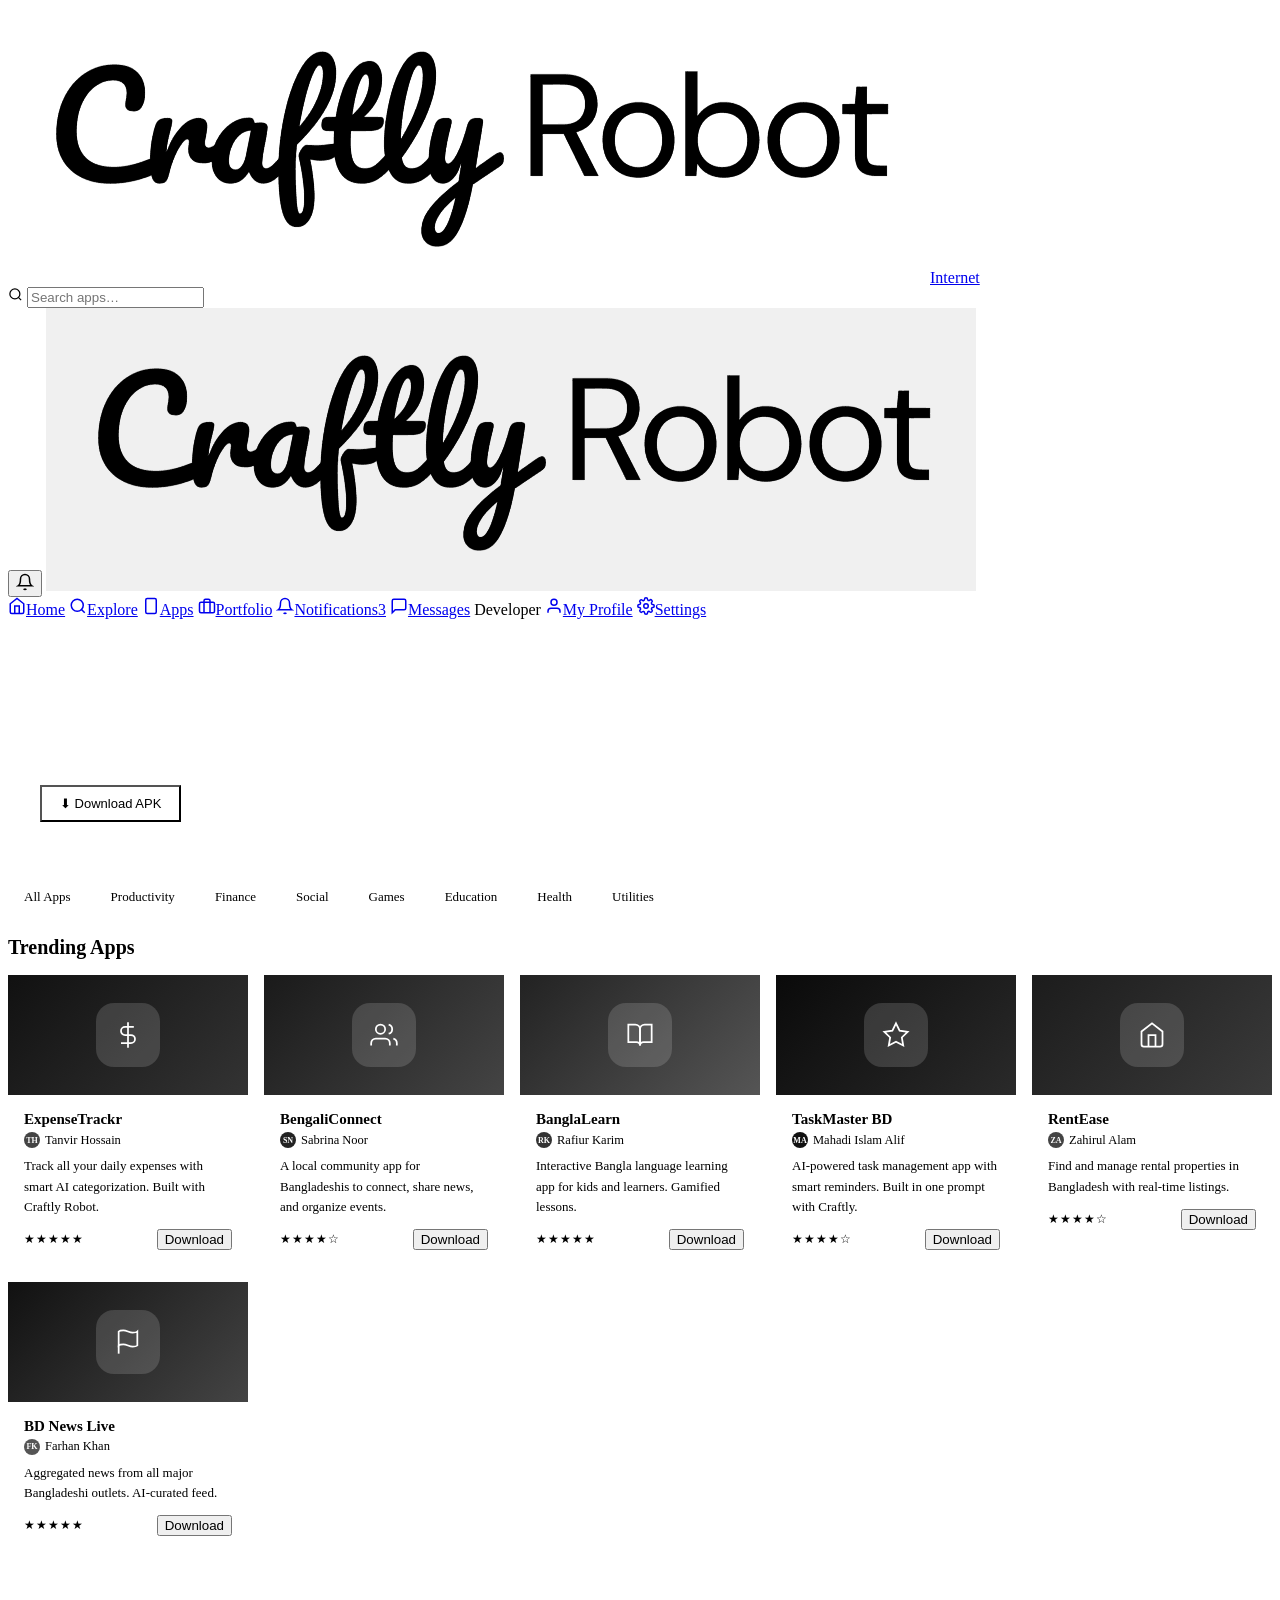
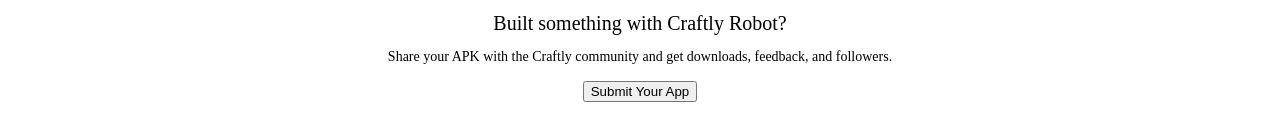
==== apps.html @ 4e3ebe3c "Add files via upload" ====
<!DOCTYPE html>
<html lang="en">
<head>
  <meta charset="UTF-8" />
  <meta name="viewport" content="width=device-width, initial-scale=1.0" />
  <title>Apps — Craftly Internet</title>
  <link rel="stylesheet" href="css/style.css" />
  <style>
    .app-grid { display: grid; grid-template-columns: repeat(auto-fill, minmax(240px, 1fr)); gap: 16px; }
    .app-card-full {
      border: 1px solid var(--border);
      border-radius: var(--radius-lg);
      overflow: hidden;
      background: var(--white);
      transition: all 0.22s;
      cursor: pointer;
    }
    .app-card-full:hover {
      border-color: var(--gray-300);
      box-shadow: var(--shadow-md);
      transform: translateY(-2px);
    }
    .app-card-top {
      height: 120px;
      background: linear-gradient(135deg, #111 0%, #333 100%);
      display: flex;
      align-items: center;
      justify-content: center;
      position: relative;
    }
    .app-card-top .app-icon-lg {
      width: 64px; height: 64px;
      border-radius: 18px;
      background: rgba(255,255,255,0.15);
      display: flex;
      align-items: center;
      justify-content: center;
      color: white;
    }
    .app-card-body { padding: 16px; }
    .app-card-name { font-weight: 700; font-size: 15px; margin-bottom: 4px; }
    .app-card-author { font-size: 12.5px; color: var(--gray-500); margin-bottom: 8px; display: flex; align-items: center; gap: 5px; }
    .app-card-desc { font-size: 13px; color: var(--gray-600); line-height: 1.55; margin-bottom: 12px; }
    .app-card-footer { display: flex; align-items: center; justify-content: space-between; }
    .stars { color: var(--black); font-size: 12px; letter-spacing: 1px; }
    .category-filters { display: flex; gap: 8px; flex-wrap: wrap; margin-bottom: 24px; }
    .cat-btn {
      padding: 7px 16px;
      border-radius: var(--radius-pill);
      border: 1.5px solid var(--border);
      background: var(--white);
      font-family: var(--font-body);
      font-size: 13px;
      cursor: pointer;
      transition: all 0.18s;
      color: var(--gray-600);
    }
    .cat-btn:hover, .cat-btn.active {
      background: var(--black);
      border-color: var(--black);
      color: var(--white);
    }
    .featured-banner {
      background: var(--black);
      border-radius: var(--radius-lg);
      padding: 28px 32px;
      color: var(--white);
      margin-bottom: 32px;
      display: flex;
      align-items: center;
      justify-content: space-between;
      gap: 20px;
      position: relative;
      overflow: hidden;
    }
    .featured-banner::after {
      content: '';
      position: absolute;
      right: -40px; top: -40px;
      width: 200px; height: 200px;
      border-radius: 50%;
      background: rgba(255,255,255,0.04);
    }
    .featured-banner::before {
      content: '';
      position: absolute;
      right: 60px; bottom: -60px;
      width: 160px; height: 160px;
      border-radius: 50%;
      background: rgba(255,255,255,0.03);
    }
    .section-title {
      font-family: var(--font-display);
      font-size: 20px;
      margin-bottom: 16px;
    }
  </style>
</head>
<body>

<nav class="navbar">
  <a href="index.html" class="navbar-brand"><img src="photos/craftly.png" alt="Craftly" />Internet</a>
  <div class="navbar-search">
    <svg class="search-icon" xmlns="http://www.w3.org/2000/svg" width="15" height="15" viewBox="0 0 24 24" fill="none" stroke="currentColor" stroke-width="2"><circle cx="11" cy="11" r="8"/><path d="m21 21-4.35-4.35"/></svg>
    <input type="text" placeholder="Search apps…" />
  </div>
  <div class="navbar-actions">
    <button class="nav-icon-btn" onclick="location.href='notifications.html'">
      <svg xmlns="http://www.w3.org/2000/svg" width="18" height="18" viewBox="0 0 24 24" fill="none" stroke="currentColor" stroke-width="2"><path d="M18 8A6 6 0 0 0 6 8c0 7-3 9-3 9h18s-3-2-3-9"/><path d="M13.73 21a2 2 0 0 1-3.46 0"/></svg>
      <span class="nav-badge"></span>
    </button>
    <img src="photos/craftly.png" class="nav-avatar" alt="You" onclick="location.href='profile.html'" style="background:#f0f0f0;object-fit:contain;padding:4px;" />
  </div>
</nav>

<div class="app-layout">
  <aside class="sidebar">
    <a href="index.html" class="sidebar-link"><span class="icon"><svg xmlns="http://www.w3.org/2000/svg" width="18" height="18" viewBox="0 0 24 24" fill="none" stroke="currentColor" stroke-width="2"><path d="m3 9 9-7 9 7v11a2 2 0 0 1-2 2H5a2 2 0 0 1-2-2z"/><polyline points="9 22 9 12 15 12 15 22"/></svg></span>Home</a>
    <a href="explore.html" class="sidebar-link"><span class="icon"><svg xmlns="http://www.w3.org/2000/svg" width="18" height="18" viewBox="0 0 24 24" fill="none" stroke="currentColor" stroke-width="2"><circle cx="11" cy="11" r="8"/><path d="m21 21-4.35-4.35"/></svg></span>Explore</a>
    <a href="apps.html" class="sidebar-link active" data-page="apps.html"><span class="icon"><svg xmlns="http://www.w3.org/2000/svg" width="18" height="18" viewBox="0 0 24 24" fill="none" stroke="currentColor" stroke-width="2"><rect x="5" y="2" width="14" height="20" rx="2"/><line x1="12" y1="18" x2="12.01" y2="18"/></svg></span>Apps</a>
    <a href="portfolio.html" class="sidebar-link"><span class="icon"><svg xmlns="http://www.w3.org/2000/svg" width="18" height="18" viewBox="0 0 24 24" fill="none" stroke="currentColor" stroke-width="2"><rect x="2" y="7" width="20" height="14" rx="2"/><path d="M16 21V5a2 2 0 0 0-2-2h-4a2 2 0 0 0-2 2v16"/></svg></span>Portfolio</a>
    <a href="notifications.html" class="sidebar-link"><span class="icon"><svg xmlns="http://www.w3.org/2000/svg" width="18" height="18" viewBox="0 0 24 24" fill="none" stroke="currentColor" stroke-width="2"><path d="M18 8A6 6 0 0 0 6 8c0 7-3 9-3 9h18s-3-2-3-9"/><path d="M13.73 21a2 2 0 0 1-3.46 0"/></svg></span>Notifications<span class="badge-count">3</span></a>
    <a href="messages.html" class="sidebar-link"><span class="icon"><svg xmlns="http://www.w3.org/2000/svg" width="18" height="18" viewBox="0 0 24 24" fill="none" stroke="currentColor" stroke-width="2"><path d="M21 15a2 2 0 0 1-2 2H7l-4 4V5a2 2 0 0 1 2-2h14a2 2 0 0 1 2 2z"/></svg></span>Messages</a>
    <span class="sidebar-section-label">Developer</span>
    <a href="profile.html" class="sidebar-link"><span class="icon"><svg xmlns="http://www.w3.org/2000/svg" width="18" height="18" viewBox="0 0 24 24" fill="none" stroke="currentColor" stroke-width="2"><path d="M20 21v-2a4 4 0 0 0-4-4H8a4 4 0 0 0-4 4v2"/><circle cx="12" cy="7" r="4"/></svg></span>My Profile</a>
    <a href="settings.html" class="sidebar-link"><span class="icon"><svg xmlns="http://www.w3.org/2000/svg" width="18" height="18" viewBox="0 0 24 24" fill="none" stroke="currentColor" stroke-width="2"><circle cx="12" cy="12" r="3"/><path d="M19.4 15a1.65 1.65 0 0 0 .33 1.82l.06.06a2 2 0 0 1-2.83 2.83l-.06-.06a1.65 1.65 0 0 0-1.82-.33 1.65 1.65 0 0 0-1 1.51V21a2 2 0 0 1-4 0v-.09A1.65 1.65 0 0 0 9 19.4a1.65 1.65 0 0 0-1.82.33l-.06.06a2 2 0 0 1-2.83-2.83l.06-.06A1.65 1.65 0 0 0 4.68 15a1.65 1.65 0 0 0-1.51-1H3a2 2 0 0 1 0-4h.09A1.65 1.65 0 0 0 4.6 9a1.65 1.65 0 0 0-.33-1.82l-.06-.06a2 2 0 0 1 2.83-2.83l.06.06A1.65 1.65 0 0 0 9 4.68a1.65 1.65 0 0 0 1-1.51V3a2 2 0 0 1 4 0v.09a1.65 1.65 0 0 0 1 1.51 1.65 1.65 0 0 0 1.82-.33l.06-.06a2 2 0 0 1 2.83 2.83l-.06.06A1.65 1.65 0 0 0 19.4 9a1.65 1.65 0 0 0 1.51 1H21a2 2 0 0 1 0 4h-.09a1.65 1.65 0 0 0-1.51 1z"/></svg></span>Settings</a>
  </aside>

  <main class="main-content">
    <!-- Featured -->
    <div class="featured-banner fade-in">
      <div style="position:relative;z-index:1;">
        <div style="font-size:11px;letter-spacing:0.12em;text-transform:uppercase;color:rgba(255,255,255,0.5);margin-bottom:8px;">App of the Week</div>
        <h2 style="font-family:var(--font-display);font-size:26px;margin-bottom:8px;color:white;">Craftly Robot v2.0</h2>
        <p style="color:rgba(255,255,255,0.65);font-size:14px;max-width:420px;line-height:1.6;margin-bottom:16px;">Build any Android app in under 60 seconds. No coding. No Play Store. Powered by Bangladesh's first proprietary LLM.</p>
        <div style="display:flex;gap:10px;flex-wrap:wrap;">
          <button class="btn" style="background:white;color:black;font-size:13px;padding:9px 18px;">⬇ Download APK</button>
          <button class="btn" style="background:transparent;color:white;border:1px solid rgba(255,255,255,0.3);font-size:13px;padding:9px 18px;">Learn More</button>
        </div>
      </div>
      <div style="position:relative;z-index:1;text-align:center;">
        <div style="width:80px;height:80px;border-radius:22px;background:rgba(255,255,255,0.12);display:flex;align-items:center;justify-content:center;margin:0 auto 8px;">
          <svg xmlns="http://www.w3.org/2000/svg" width="36" height="36" viewBox="0 0 24 24" fill="none" stroke="white" stroke-width="1.5"><path d="M12 2L2 7l10 5 10-5-10-5z"/><path d="M2 17l10 5 10-5"/><path d="M2 12l10 5 10-5"/></svg>
        </div>
        <div style="font-size:12px;color:rgba(255,255,255,0.5);">4.2K+ Downloads</div>
      </div>
    </div>

    <!-- Category Filters -->
    <div class="category-filters fade-in fade-in-delay-1">
      <button class="cat-btn active">All Apps</button>
      <button class="cat-btn">Productivity</button>
      <button class="cat-btn">Finance</button>
      <button class="cat-btn">Social</button>
      <button class="cat-btn">Games</button>
      <button class="cat-btn">Education</button>
      <button class="cat-btn">Health</button>
      <button class="cat-btn">Utilities</button>
    </div>

    <!-- Trending Section -->
    <h2 class="section-title fade-in fade-in-delay-2">Trending Apps</h2>
    <div class="app-grid fade-in fade-in-delay-2">

      <div class="app-card-full">
        <div class="app-card-top">
          <div class="app-icon-lg"><svg xmlns="http://www.w3.org/2000/svg" width="28" height="28" viewBox="0 0 24 24" fill="none" stroke="currentColor" stroke-width="1.5"><line x1="12" y1="1" x2="12" y2="23"/><path d="M17 5H9.5a3.5 3.5 0 0 0 0 7h5a3.5 3.5 0 0 1 0 7H6"/></svg></div>
        </div>
        <div class="app-card-body">
          <div class="app-card-name">ExpenseTrackr</div>
          <div class="app-card-author">
            <div style="width:16px;height:16px;border-radius:50%;background:#444;color:white;display:flex;align-items:center;justify-content:center;font-size:8px;font-weight:700;">TH</div>
            Tanvir Hossain
          </div>
          <div class="app-card-desc">Track all your daily expenses with smart AI categorization. Built with Craftly Robot.</div>
          <div class="app-card-footer">
            <span class="stars">★★★★★</span>
            <button class="btn btn-primary btn-sm">Download</button>
          </div>
        </div>
      </div>

      <div class="app-card-full">
        <div class="app-card-top" style="background:linear-gradient(135deg,#1a1a1a,#444);">
          <div class="app-icon-lg"><svg xmlns="http://www.w3.org/2000/svg" width="28" height="28" viewBox="0 0 24 24" fill="none" stroke="currentColor" stroke-width="1.5"><path d="M17 21v-2a4 4 0 0 0-4-4H5a4 4 0 0 0-4 4v2"/><circle cx="9" cy="7" r="4"/><path d="M23 21v-2a4 4 0 0 0-3-3.87"/><path d="M16 3.13a4 4 0 0 1 0 7.75"/></svg></div>
        </div>
        <div class="app-card-body">
          <div class="app-card-name">BengaliConnect</div>
          <div class="app-card-author">
            <div style="width:16px;height:16px;border-radius:50%;background:#222;color:white;display:flex;align-items:center;justify-content:center;font-size:8px;font-weight:700;">SN</div>
            Sabrina Noor
          </div>
          <div class="app-card-desc">A local community app for Bangladeshis to connect, share news, and organize events.</div>
          <div class="app-card-footer">
            <span class="stars">★★★★☆</span>
            <button class="btn btn-primary btn-sm">Download</button>
          </div>
        </div>
      </div>

      <div class="app-card-full">
        <div class="app-card-top" style="background:linear-gradient(135deg,#222,#555);">
          <div class="app-icon-lg"><svg xmlns="http://www.w3.org/2000/svg" width="28" height="28" viewBox="0 0 24 24" fill="none" stroke="currentColor" stroke-width="1.5"><path d="M2 3h6a4 4 0 0 1 4 4v14a3 3 0 0 0-3-3H2z"/><path d="M22 3h-6a4 4 0 0 0-4 4v14a3 3 0 0 1 3-3h7z"/></svg></div>
        </div>
        <div class="app-card-body">
          <div class="app-card-name">BanglaLearn</div>
          <div class="app-card-author">
            <div style="width:16px;height:16px;border-radius:50%;background:#333;color:white;display:flex;align-items:center;justify-content:center;font-size:8px;font-weight:700;">RK</div>
            Rafiur Karim
          </div>
          <div class="app-card-desc">Interactive Bangla language learning app for kids and learners. Gamified lessons.</div>
          <div class="app-card-footer">
            <span class="stars">★★★★★</span>
            <button class="btn btn-primary btn-sm">Download</button>
          </div>
        </div>
      </div>

      <div class="app-card-full">
        <div class="app-card-top" style="background:linear-gradient(135deg,#0a0a0a,#2a2a2a);">
          <div class="app-icon-lg"><svg xmlns="http://www.w3.org/2000/svg" width="28" height="28" viewBox="0 0 24 24" fill="none" stroke="currentColor" stroke-width="1.5"><polygon points="12 2 15.09 8.26 22 9.27 17 14.14 18.18 21.02 12 17.77 5.82 21.02 7 14.14 2 9.27 8.91 8.26 12 2"/></svg></div>
        </div>
        <div class="app-card-body">
          <div class="app-card-name">TaskMaster BD</div>
          <div class="app-card-author">
            <div style="width:16px;height:16px;border-radius:50%;background:#111;color:white;display:flex;align-items:center;justify-content:center;font-size:8px;font-weight:700;">MA</div>
            Mahadi Islam Alif
          </div>
          <div class="app-card-desc">AI-powered task management app with smart reminders. Built in one prompt with Craftly.</div>
          <div class="app-card-footer">
            <span class="stars">★★★★☆</span>
            <button class="btn btn-primary btn-sm">Download</button>
          </div>
        </div>
      </div>

      <div class="app-card-full">
        <div class="app-card-top" style="background:linear-gradient(135deg,#1c1c1c,#3a3a3a);">
          <div class="app-icon-lg"><svg xmlns="http://www.w3.org/2000/svg" width="28" height="28" viewBox="0 0 24 24" fill="none" stroke="currentColor" stroke-width="1.5"><path d="M3 9l9-7 9 7v11a2 2 0 0 1-2 2H5a2 2 0 0 1-2-2z"/><polyline points="9 22 9 12 15 12 15 22"/></svg></div>
        </div>
        <div class="app-card-body">
          <div class="app-card-name">RentEase</div>
          <div class="app-card-author">
            <div style="width:16px;height:16px;border-radius:50%;background:#444;color:white;display:flex;align-items:center;justify-content:center;font-size:8px;font-weight:700;">ZA</div>
            Zahirul Alam
          </div>
          <div class="app-card-desc">Find and manage rental properties in Bangladesh with real-time listings.</div>
          <div class="app-card-footer">
            <span class="stars">★★★★☆</span>
            <button class="btn btn-primary btn-sm">Download</button>
          </div>
        </div>
      </div>

      <div class="app-card-full">
        <div class="app-card-top" style="background:linear-gradient(135deg,#111,#444);">
          <div class="app-icon-lg"><svg xmlns="http://www.w3.org/2000/svg" width="28" height="28" viewBox="0 0 24 24" fill="none" stroke="currentColor" stroke-width="1.5"><path d="M4 15s1-1 4-1 5 2 8 2 4-1 4-1V3s-1 1-4 1-5-2-8-2-4 1-4 1z"/><line x1="4" y1="22" x2="4" y2="15"/></svg></div>
        </div>
        <div class="app-card-body">
          <div class="app-card-name">BD News Live</div>
          <div class="app-card-author">
            <div style="width:16px;height:16px;border-radius:50%;background:#555;color:white;display:flex;align-items:center;justify-content:center;font-size:8px;font-weight:700;">FK</div>
            Farhan Khan
          </div>
          <div class="app-card-desc">Aggregated news from all major Bangladeshi outlets. AI-curated feed.</div>
          <div class="app-card-footer">
            <span class="stars">★★★★★</span>
            <button class="btn btn-primary btn-sm">Download</button>
          </div>
        </div>
      </div>

    </div>

    <!-- Submit Banner -->
    <div style="border:2px dashed var(--border);border-radius:var(--radius-lg);padding:28px;text-align:center;margin-top:32px;" class="fade-in">
      <div style="font-family:var(--font-display);font-size:20px;margin-bottom:8px;">Built something with Craftly Robot?</div>
      <p style="font-size:14px;color:var(--gray-500);margin-bottom:16px;">Share your APK with the Craftly community and get downloads, feedback, and followers.</p>
      <button class="btn btn-primary">Submit Your App</button>
    </div>

  </main>
</div>

<script src="js/app.js"></script>
<script>
document.querySelectorAll('.cat-btn').forEach(btn => {
  btn.addEventListener('click', function() {
    document.querySelectorAll('.cat-btn').forEach(b => b.classList.remove('active'));
    this.classList.add('active');
  });
});
</script>
</body>
</html>
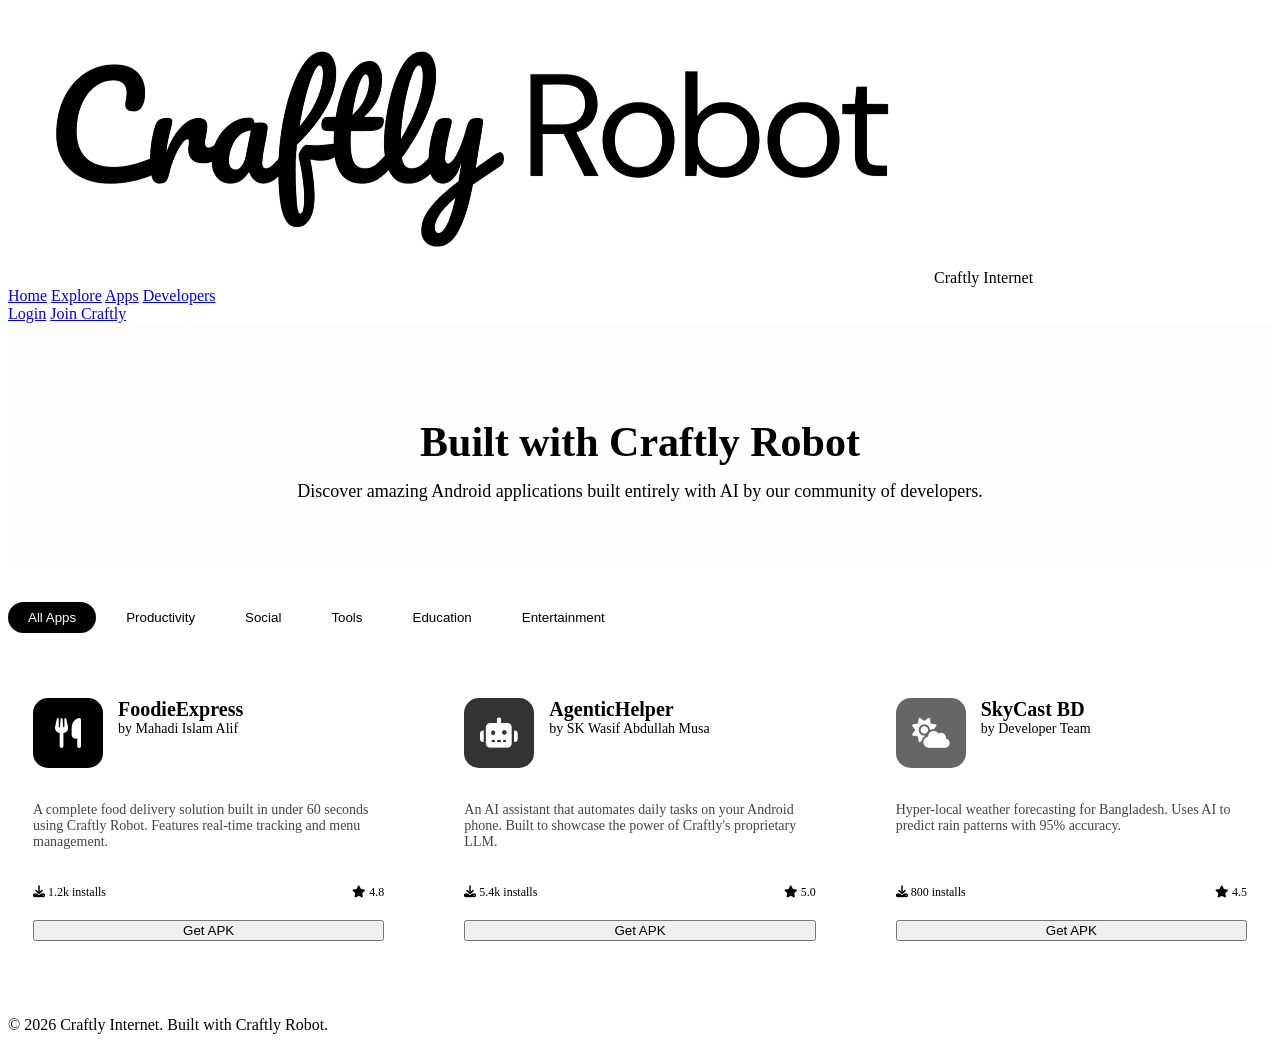
==== commit ca4929fb: "Add files via upload" ====
--- a/apps.html
+++ b/apps.html
@@ -1,295 +1,203 @@
 <!DOCTYPE html>
 <html lang="en">
 <head>
-  <meta charset="UTF-8" />
-  <meta name="viewport" content="width=device-width, initial-scale=1.0" />
-  <title>Apps — Craftly Internet</title>
-  <link rel="stylesheet" href="css/style.css" />
-  <style>
-    .app-grid { display: grid; grid-template-columns: repeat(auto-fill, minmax(240px, 1fr)); gap: 16px; }
-    .app-card-full {
-      border: 1px solid var(--border);
-      border-radius: var(--radius-lg);
-      overflow: hidden;
-      background: var(--white);
-      transition: all 0.22s;
-      cursor: pointer;
-    }
-    .app-card-full:hover {
-      border-color: var(--gray-300);
-      box-shadow: var(--shadow-md);
-      transform: translateY(-2px);
-    }
-    .app-card-top {
-      height: 120px;
-      background: linear-gradient(135deg, #111 0%, #333 100%);
-      display: flex;
-      align-items: center;
-      justify-content: center;
-      position: relative;
-    }
-    .app-card-top .app-icon-lg {
-      width: 64px; height: 64px;
-      border-radius: 18px;
-      background: rgba(255,255,255,0.15);
-      display: flex;
-      align-items: center;
-      justify-content: center;
-      color: white;
-    }
-    .app-card-body { padding: 16px; }
-    .app-card-name { font-weight: 700; font-size: 15px; margin-bottom: 4px; }
-    .app-card-author { font-size: 12.5px; color: var(--gray-500); margin-bottom: 8px; display: flex; align-items: center; gap: 5px; }
-    .app-card-desc { font-size: 13px; color: var(--gray-600); line-height: 1.55; margin-bottom: 12px; }
-    .app-card-footer { display: flex; align-items: center; justify-content: space-between; }
-    .stars { color: var(--black); font-size: 12px; letter-spacing: 1px; }
-    .category-filters { display: flex; gap: 8px; flex-wrap: wrap; margin-bottom: 24px; }
-    .cat-btn {
-      padding: 7px 16px;
-      border-radius: var(--radius-pill);
-      border: 1.5px solid var(--border);
-      background: var(--white);
-      font-family: var(--font-body);
-      font-size: 13px;
-      cursor: pointer;
-      transition: all 0.18s;
-      color: var(--gray-600);
-    }
-    .cat-btn:hover, .cat-btn.active {
-      background: var(--black);
-      border-color: var(--black);
-      color: var(--white);
-    }
-    .featured-banner {
-      background: var(--black);
-      border-radius: var(--radius-lg);
-      padding: 28px 32px;
-      color: var(--white);
-      margin-bottom: 32px;
-      display: flex;
-      align-items: center;
-      justify-content: space-between;
-      gap: 20px;
-      position: relative;
-      overflow: hidden;
-    }
-    .featured-banner::after {
-      content: '';
-      position: absolute;
-      right: -40px; top: -40px;
-      width: 200px; height: 200px;
-      border-radius: 50%;
-      background: rgba(255,255,255,0.04);
-    }
-    .featured-banner::before {
-      content: '';
-      position: absolute;
-      right: 60px; bottom: -60px;
-      width: 160px; height: 160px;
-      border-radius: 50%;
-      background: rgba(255,255,255,0.03);
-    }
-    .section-title {
-      font-family: var(--font-display);
-      font-size: 20px;
-      margin-bottom: 16px;
-    }
-  </style>
+    <meta charset="UTF-8">
+    <meta name="viewport" content="width=device-width, initial-scale=1.0">
+    <title>App Showcase | Craftly Internet</title>
+    <link rel="stylesheet" href="css/style.css">
+    <link rel="stylesheet" href="https://cdnjs.cloudflare.com/ajax/libs/font-awesome/6.4.0/css/all.min.css">
+    <style>
+        .app-hero {
+            text-align: center;
+            padding: 60px 0;
+            background: #fdfdfd;
+            border-bottom: 1px solid var(--border-color);
+            margin-bottom: 40px;
+        }
+        .app-hero h1 {
+            font-size: 42px;
+            margin-bottom: 15px;
+        }
+        .app-hero p {
+            font-size: 18px;
+            color: var(--secondary-text);
+            max-width: 700px;
+            margin: 0 auto;
+        }
+        .app-grid {
+            display: grid;
+            grid-template-columns: repeat(auto-fill, minmax(300px, 1fr));
+            gap: 30px;
+            margin-bottom: 50px;
+        }
+        .app-card {
+            background: #fff;
+            border: 1px solid var(--border-color);
+            border-radius: 16px;
+            padding: 25px;
+            transition: 0.3s;
+            display: flex;
+            flex-direction: column;
+        }
+        .app-card:hover {
+            transform: translateY(-5px);
+            box-shadow: 0 10px 30px rgba(0,0,0,0.05);
+        }
+        .app-header {
+            display: flex;
+            gap: 15px;
+            margin-bottom: 20px;
+        }
+        .app-icon-large {
+            width: 70px;
+            height: 70px;
+            border-radius: 15px;
+            background: #000;
+            display: flex;
+            align-items: center;
+            justify-content: center;
+            color: #fff;
+            font-size: 30px;
+        }
+        .app-title {
+            font-size: 20px;
+            font-weight: 700;
+        }
+        .app-developer {
+            font-size: 14px;
+            color: var(--secondary-text);
+        }
+        .app-desc {
+            font-size: 14px;
+            color: #444;
+            margin-bottom: 20px;
+            flex-grow: 1;
+        }
+        .app-stats {
+            display: flex;
+            justify-content: space-between;
+            font-size: 12px;
+            color: var(--secondary-text);
+            padding-top: 15px;
+            border-top: 1px solid var(--border-color);
+        }
+        .category-filter {
+            display: flex;
+            gap: 10px;
+            margin-bottom: 30px;
+            overflow-x: auto;
+            padding-bottom: 10px;
+        }
+        .filter-btn {
+            padding: 8px 20px;
+            border-radius: 20px;
+            border: 1px solid var(--border-color);
+            background: #fff;
+            white-space: nowrap;
+            cursor: pointer;
+        }
+        .filter-btn.active {
+            background: #000;
+            color: #fff;
+            border-color: #000;
+        }
+    </style>
 </head>
 <body>
-
-<nav class="navbar">
-  <a href="index.html" class="navbar-brand"><img src="photos/craftly.png" alt="Craftly" />Internet</a>
-  <div class="navbar-search">
-    <svg class="search-icon" xmlns="http://www.w3.org/2000/svg" width="15" height="15" viewBox="0 0 24 24" fill="none" stroke="currentColor" stroke-width="2"><circle cx="11" cy="11" r="8"/><path d="m21 21-4.35-4.35"/></svg>
-    <input type="text" placeholder="Search apps…" />
-  </div>
-  <div class="navbar-actions">
-    <button class="nav-icon-btn" onclick="location.href='notifications.html'">
-      <svg xmlns="http://www.w3.org/2000/svg" width="18" height="18" viewBox="0 0 24 24" fill="none" stroke="currentColor" stroke-width="2"><path d="M18 8A6 6 0 0 0 6 8c0 7-3 9-3 9h18s-3-2-3-9"/><path d="M13.73 21a2 2 0 0 1-3.46 0"/></svg>
-      <span class="nav-badge"></span>
-    </button>
-    <img src="photos/craftly.png" class="nav-avatar" alt="You" onclick="location.href='profile.html'" style="background:#f0f0f0;object-fit:contain;padding:4px;" />
-  </div>
-</nav>
-
-<div class="app-layout">
-  <aside class="sidebar">
-    <a href="index.html" class="sidebar-link"><span class="icon"><svg xmlns="http://www.w3.org/2000/svg" width="18" height="18" viewBox="0 0 24 24" fill="none" stroke="currentColor" stroke-width="2"><path d="m3 9 9-7 9 7v11a2 2 0 0 1-2 2H5a2 2 0 0 1-2-2z"/><polyline points="9 22 9 12 15 12 15 22"/></svg></span>Home</a>
-    <a href="explore.html" class="sidebar-link"><span class="icon"><svg xmlns="http://www.w3.org/2000/svg" width="18" height="18" viewBox="0 0 24 24" fill="none" stroke="currentColor" stroke-width="2"><circle cx="11" cy="11" r="8"/><path d="m21 21-4.35-4.35"/></svg></span>Explore</a>
-    <a href="apps.html" class="sidebar-link active" data-page="apps.html"><span class="icon"><svg xmlns="http://www.w3.org/2000/svg" width="18" height="18" viewBox="0 0 24 24" fill="none" stroke="currentColor" stroke-width="2"><rect x="5" y="2" width="14" height="20" rx="2"/><line x1="12" y1="18" x2="12.01" y2="18"/></svg></span>Apps</a>
-    <a href="portfolio.html" class="sidebar-link"><span class="icon"><svg xmlns="http://www.w3.org/2000/svg" width="18" height="18" viewBox="0 0 24 24" fill="none" stroke="currentColor" stroke-width="2"><rect x="2" y="7" width="20" height="14" rx="2"/><path d="M16 21V5a2 2 0 0 0-2-2h-4a2 2 0 0 0-2 2v16"/></svg></span>Portfolio</a>
-    <a href="notifications.html" class="sidebar-link"><span class="icon"><svg xmlns="http://www.w3.org/2000/svg" width="18" height="18" viewBox="0 0 24 24" fill="none" stroke="currentColor" stroke-width="2"><path d="M18 8A6 6 0 0 0 6 8c0 7-3 9-3 9h18s-3-2-3-9"/><path d="M13.73 21a2 2 0 0 1-3.46 0"/></svg></span>Notifications<span class="badge-count">3</span></a>
-    <a href="messages.html" class="sidebar-link"><span class="icon"><svg xmlns="http://www.w3.org/2000/svg" width="18" height="18" viewBox="0 0 24 24" fill="none" stroke="currentColor" stroke-width="2"><path d="M21 15a2 2 0 0 1-2 2H7l-4 4V5a2 2 0 0 1 2-2h14a2 2 0 0 1 2 2z"/></svg></span>Messages</a>
-    <span class="sidebar-section-label">Developer</span>
-    <a href="profile.html" class="sidebar-link"><span class="icon"><svg xmlns="http://www.w3.org/2000/svg" width="18" height="18" viewBox="0 0 24 24" fill="none" stroke="currentColor" stroke-width="2"><path d="M20 21v-2a4 4 0 0 0-4-4H8a4 4 0 0 0-4 4v2"/><circle cx="12" cy="7" r="4"/></svg></span>My Profile</a>
-    <a href="settings.html" class="sidebar-link"><span class="icon"><svg xmlns="http://www.w3.org/2000/svg" width="18" height="18" viewBox="0 0 24 24" fill="none" stroke="currentColor" stroke-width="2"><circle cx="12" cy="12" r="3"/><path d="M19.4 15a1.65 1.65 0 0 0 .33 1.82l.06.06a2 2 0 0 1-2.83 2.83l-.06-.06a1.65 1.65 0 0 0-1.82-.33 1.65 1.65 0 0 0-1 1.51V21a2 2 0 0 1-4 0v-.09A1.65 1.65 0 0 0 9 19.4a1.65 1.65 0 0 0-1.82.33l-.06.06a2 2 0 0 1-2.83-2.83l.06-.06A1.65 1.65 0 0 0 4.68 15a1.65 1.65 0 0 0-1.51-1H3a2 2 0 0 1 0-4h.09A1.65 1.65 0 0 0 4.6 9a1.65 1.65 0 0 0-.33-1.82l-.06-.06a2 2 0 0 1 2.83-2.83l.06.06A1.65 1.65 0 0 0 9 4.68a1.65 1.65 0 0 0 1-1.51V3a2 2 0 0 1 4 0v.09a1.65 1.65 0 0 0 1 1.51 1.65 1.65 0 0 0 1.82-.33l.06-.06a2 2 0 0 1 2.83 2.83l-.06.06A1.65 1.65 0 0 0 19.4 9a1.65 1.65 0 0 0 1.51 1H21a2 2 0 0 1 0 4h-.09a1.65 1.65 0 0 0-1.51 1z"/></svg></span>Settings</a>
-  </aside>
-
-  <main class="main-content">
-    <!-- Featured -->
-    <div class="featured-banner fade-in">
-      <div style="position:relative;z-index:1;">
-        <div style="font-size:11px;letter-spacing:0.12em;text-transform:uppercase;color:rgba(255,255,255,0.5);margin-bottom:8px;">App of the Week</div>
-        <h2 style="font-family:var(--font-display);font-size:26px;margin-bottom:8px;color:white;">Craftly Robot v2.0</h2>
-        <p style="color:rgba(255,255,255,0.65);font-size:14px;max-width:420px;line-height:1.6;margin-bottom:16px;">Build any Android app in under 60 seconds. No coding. No Play Store. Powered by Bangladesh's first proprietary LLM.</p>
-        <div style="display:flex;gap:10px;flex-wrap:wrap;">
-          <button class="btn" style="background:white;color:black;font-size:13px;padding:9px 18px;">⬇ Download APK</button>
-          <button class="btn" style="background:transparent;color:white;border:1px solid rgba(255,255,255,0.3);font-size:13px;padding:9px 18px;">Learn More</button>
-        </div>
-      </div>
-      <div style="position:relative;z-index:1;text-align:center;">
-        <div style="width:80px;height:80px;border-radius:22px;background:rgba(255,255,255,0.12);display:flex;align-items:center;justify-content:center;margin:0 auto 8px;">
-          <svg xmlns="http://www.w3.org/2000/svg" width="36" height="36" viewBox="0 0 24 24" fill="none" stroke="white" stroke-width="1.5"><path d="M12 2L2 7l10 5 10-5-10-5z"/><path d="M2 17l10 5 10-5"/><path d="M2 12l10 5 10-5"/></svg>
-        </div>
-        <div style="font-size:12px;color:rgba(255,255,255,0.5);">4.2K+ Downloads</div>
-      </div>
-    </div>
-
-    <!-- Category Filters -->
-    <div class="category-filters fade-in fade-in-delay-1">
-      <button class="cat-btn active">All Apps</button>
-      <button class="cat-btn">Productivity</button>
-      <button class="cat-btn">Finance</button>
-      <button class="cat-btn">Social</button>
-      <button class="cat-btn">Games</button>
-      <button class="cat-btn">Education</button>
-      <button class="cat-btn">Health</button>
-      <button class="cat-btn">Utilities</button>
-    </div>
-
-    <!-- Trending Section -->
-    <h2 class="section-title fade-in fade-in-delay-2">Trending Apps</h2>
-    <div class="app-grid fade-in fade-in-delay-2">
-
-      <div class="app-card-full">
-        <div class="app-card-top">
-          <div class="app-icon-lg"><svg xmlns="http://www.w3.org/2000/svg" width="28" height="28" viewBox="0 0 24 24" fill="none" stroke="currentColor" stroke-width="1.5"><line x1="12" y1="1" x2="12" y2="23"/><path d="M17 5H9.5a3.5 3.5 0 0 0 0 7h5a3.5 3.5 0 0 1 0 7H6"/></svg></div>
-        </div>
-        <div class="app-card-body">
-          <div class="app-card-name">ExpenseTrackr</div>
-          <div class="app-card-author">
-            <div style="width:16px;height:16px;border-radius:50%;background:#444;color:white;display:flex;align-items:center;justify-content:center;font-size:8px;font-weight:700;">TH</div>
-            Tanvir Hossain
-          </div>
-          <div class="app-card-desc">Track all your daily expenses with smart AI categorization. Built with Craftly Robot.</div>
-          <div class="app-card-footer">
-            <span class="stars">★★★★★</span>
-            <button class="btn btn-primary btn-sm">Download</button>
-          </div>
-        </div>
-      </div>
-
-      <div class="app-card-full">
-        <div class="app-card-top" style="background:linear-gradient(135deg,#1a1a1a,#444);">
-          <div class="app-icon-lg"><svg xmlns="http://www.w3.org/2000/svg" width="28" height="28" viewBox="0 0 24 24" fill="none" stroke="currentColor" stroke-width="1.5"><path d="M17 21v-2a4 4 0 0 0-4-4H5a4 4 0 0 0-4 4v2"/><circle cx="9" cy="7" r="4"/><path d="M23 21v-2a4 4 0 0 0-3-3.87"/><path d="M16 3.13a4 4 0 0 1 0 7.75"/></svg></div>
-        </div>
-        <div class="app-card-body">
-          <div class="app-card-name">BengaliConnect</div>
-          <div class="app-card-author">
-            <div style="width:16px;height:16px;border-radius:50%;background:#222;color:white;display:flex;align-items:center;justify-content:center;font-size:8px;font-weight:700;">SN</div>
-            Sabrina Noor
-          </div>
-          <div class="app-card-desc">A local community app for Bangladeshis to connect, share news, and organize events.</div>
-          <div class="app-card-footer">
-            <span class="stars">★★★★☆</span>
-            <button class="btn btn-primary btn-sm">Download</button>
-          </div>
-        </div>
-      </div>
-
-      <div class="app-card-full">
-        <div class="app-card-top" style="background:linear-gradient(135deg,#222,#555);">
-          <div class="app-icon-lg"><svg xmlns="http://www.w3.org/2000/svg" width="28" height="28" viewBox="0 0 24 24" fill="none" stroke="currentColor" stroke-width="1.5"><path d="M2 3h6a4 4 0 0 1 4 4v14a3 3 0 0 0-3-3H2z"/><path d="M22 3h-6a4 4 0 0 0-4 4v14a3 3 0 0 1 3-3h7z"/></svg></div>
-        </div>
-        <div class="app-card-body">
-          <div class="app-card-name">BanglaLearn</div>
-          <div class="app-card-author">
-            <div style="width:16px;height:16px;border-radius:50%;background:#333;color:white;display:flex;align-items:center;justify-content:center;font-size:8px;font-weight:700;">RK</div>
-            Rafiur Karim
-          </div>
-          <div class="app-card-desc">Interactive Bangla language learning app for kids and learners. Gamified lessons.</div>
-          <div class="app-card-footer">
-            <span class="stars">★★★★★</span>
-            <button class="btn btn-primary btn-sm">Download</button>
-          </div>
-        </div>
-      </div>
-
-      <div class="app-card-full">
-        <div class="app-card-top" style="background:linear-gradient(135deg,#0a0a0a,#2a2a2a);">
-          <div class="app-icon-lg"><svg xmlns="http://www.w3.org/2000/svg" width="28" height="28" viewBox="0 0 24 24" fill="none" stroke="currentColor" stroke-width="1.5"><polygon points="12 2 15.09 8.26 22 9.27 17 14.14 18.18 21.02 12 17.77 5.82 21.02 7 14.14 2 9.27 8.91 8.26 12 2"/></svg></div>
-        </div>
-        <div class="app-card-body">
-          <div class="app-card-name">TaskMaster BD</div>
-          <div class="app-card-author">
-            <div style="width:16px;height:16px;border-radius:50%;background:#111;color:white;display:flex;align-items:center;justify-content:center;font-size:8px;font-weight:700;">MA</div>
-            Mahadi Islam Alif
-          </div>
-          <div class="app-card-desc">AI-powered task management app with smart reminders. Built in one prompt with Craftly.</div>
-          <div class="app-card-footer">
-            <span class="stars">★★★★☆</span>
-            <button class="btn btn-primary btn-sm">Download</button>
-          </div>
-        </div>
-      </div>
-
-      <div class="app-card-full">
-        <div class="app-card-top" style="background:linear-gradient(135deg,#1c1c1c,#3a3a3a);">
-          <div class="app-icon-lg"><svg xmlns="http://www.w3.org/2000/svg" width="28" height="28" viewBox="0 0 24 24" fill="none" stroke="currentColor" stroke-width="1.5"><path d="M3 9l9-7 9 7v11a2 2 0 0 1-2 2H5a2 2 0 0 1-2-2z"/><polyline points="9 22 9 12 15 12 15 22"/></svg></div>
-        </div>
-        <div class="app-card-body">
-          <div class="app-card-name">RentEase</div>
-          <div class="app-card-author">
-            <div style="width:16px;height:16px;border-radius:50%;background:#444;color:white;display:flex;align-items:center;justify-content:center;font-size:8px;font-weight:700;">ZA</div>
-            Zahirul Alam
-          </div>
-          <div class="app-card-desc">Find and manage rental properties in Bangladesh with real-time listings.</div>
-          <div class="app-card-footer">
-            <span class="stars">★★★★☆</span>
-            <button class="btn btn-primary btn-sm">Download</button>
-          </div>
-        </div>
-      </div>
-
-      <div class="app-card-full">
-        <div class="app-card-top" style="background:linear-gradient(135deg,#111,#444);">
-          <div class="app-icon-lg"><svg xmlns="http://www.w3.org/2000/svg" width="28" height="28" viewBox="0 0 24 24" fill="none" stroke="currentColor" stroke-width="1.5"><path d="M4 15s1-1 4-1 5 2 8 2 4-1 4-1V3s-1 1-4 1-5-2-8-2-4 1-4 1z"/><line x1="4" y1="22" x2="4" y2="15"/></svg></div>
-        </div>
-        <div class="app-card-body">
-          <div class="app-card-name">BD News Live</div>
-          <div class="app-card-author">
-            <div style="width:16px;height:16px;border-radius:50%;background:#555;color:white;display:flex;align-items:center;justify-content:center;font-size:8px;font-weight:700;">FK</div>
-            Farhan Khan
-          </div>
-          <div class="app-card-desc">Aggregated news from all major Bangladeshi outlets. AI-curated feed.</div>
-          <div class="app-card-footer">
-            <span class="stars">★★★★★</span>
-            <button class="btn btn-primary btn-sm">Download</button>
-          </div>
-        </div>
-      </div>
-
-    </div>
-
-    <!-- Submit Banner -->
-    <div style="border:2px dashed var(--border);border-radius:var(--radius-lg);padding:28px;text-align:center;margin-top:32px;" class="fade-in">
-      <div style="font-family:var(--font-display);font-size:20px;margin-bottom:8px;">Built something with Craftly Robot?</div>
-      <p style="font-size:14px;color:var(--gray-500);margin-bottom:16px;">Share your APK with the Craftly community and get downloads, feedback, and followers.</p>
-      <button class="btn btn-primary">Submit Your App</button>
-    </div>
-
-  </main>
-</div>
-
-<script src="js/app.js"></script>
-<script>
-document.querySelectorAll('.cat-btn').forEach(btn => {
-  btn.addEventListener('click', function() {
-    document.querySelectorAll('.cat-btn').forEach(b => b.classList.remove('active'));
-    this.classList.add('active');
-  });
-});
-</script>
+    <header>
+        <div class="container nav-container">
+            <div class="logo">
+                <img src="photos/craftly.png" alt="Craftly Logo">
+                <span>Craftly Internet</span>
+            </div>
+            <nav class="nav-links">
+                <a href="index.html">Home</a>
+                <a href="explore.html">Explore</a>
+                <a href="apps.html">Apps</a>
+                <a href="developers.html">Developers</a>
+            </nav>
+            <div class="nav-actions">
+                <a href="login.html" class="btn btn-outline">Login</a>
+                <a href="register.html" class="btn btn-dark">Join Craftly</a>
+            </div>
+        </div>
+    </header>
+
+    <section class="app-hero">
+        <div class="container">
+            <h1>Built with Craftly Robot</h1>
+            <p>Discover amazing Android applications built entirely with AI by our community of developers.</p>
+        </div>
+    </section>
+
+    <main class="container">
+        <div class="category-filter">
+            <button class="filter-btn active">All Apps</button>
+            <button class="filter-btn">Productivity</button>
+            <button class="filter-btn">Social</button>
+            <button class="filter-btn">Tools</button>
+            <button class="filter-btn">Education</button>
+            <button class="filter-btn">Entertainment</button>
+        </div>
+
+        <div class="app-grid">
+            <!-- App 1 -->
+            <div class="app-card">
+                <div class="app-header">
+                    <div class="app-icon-large"><i class="fa-solid fa-utensils"></i></div>
+                    <div>
+                        <div class="app-title">FoodieExpress</div>
+                        <div class="app-developer">by Mahadi Islam Alif</div>
+                    </div>
+                </div>
+                <p class="app-desc">A complete food delivery solution built in under 60 seconds using Craftly Robot. Features real-time tracking and menu management.</p>
+                <div class="app-stats">
+                    <span><i class="fa-solid fa-download"></i> 1.2k installs</span>
+                    <span><i class="fa-solid fa-star"></i> 4.8</span>
+                </div>
+                <button class="btn btn-dark" style="margin-top: 20px; width: 100%;">Get APK</button>
+            </div>
+
+            <!-- App 2 -->
+            <div class="app-card">
+                <div class="app-header">
+                    <div class="app-icon-large" style="background: #333;"><i class="fa-solid fa-robot"></i></div>
+                    <div>
+                        <div class="app-title">AgenticHelper</div>
+                        <div class="app-developer">by SK Wasif Abdullah Musa</div>
+                    </div>
+                </div>
+                <p class="app-desc">An AI assistant that automates daily tasks on your Android phone. Built to showcase the power of Craftly's proprietary LLM.</p>
+                <div class="app-stats">
+                    <span><i class="fa-solid fa-download"></i> 5.4k installs</span>
+                    <span><i class="fa-solid fa-star"></i> 5.0</span>
+                </div>
+                <button class="btn btn-dark" style="margin-top: 20px; width: 100%;">Get APK</button>
+            </div>
+
+            <!-- App 3 -->
+            <div class="app-card">
+                <div class="app-header">
+                    <div class="app-icon-large" style="background: #666;"><i class="fa-solid fa-cloud-sun"></i></div>
+                    <div>
+                        <div class="app-title">SkyCast BD</div>
+                        <div class="app-developer">by Developer Team</div>
+                    </div>
+                </div>
+                <p class="app-desc">Hyper-local weather forecasting for Bangladesh. Uses AI to predict rain patterns with 95% accuracy.</p>
+                <div class="app-stats">
+                    <span><i class="fa-solid fa-download"></i> 800 installs</span>
+                    <span><i class="fa-solid fa-star"></i> 4.5</span>
+                </div>
+                <button class="btn btn-dark" style="margin-top: 20px; width: 100%;">Get APK</button>
+            </div>
+        </div>
+    </main>
+
+    <footer>
+        <div class="container">
+            <p>&copy; 2026 Craftly Internet. Built with Craftly Robot.</p>
+        </div>
+    </footer>
 </body>
 </html>
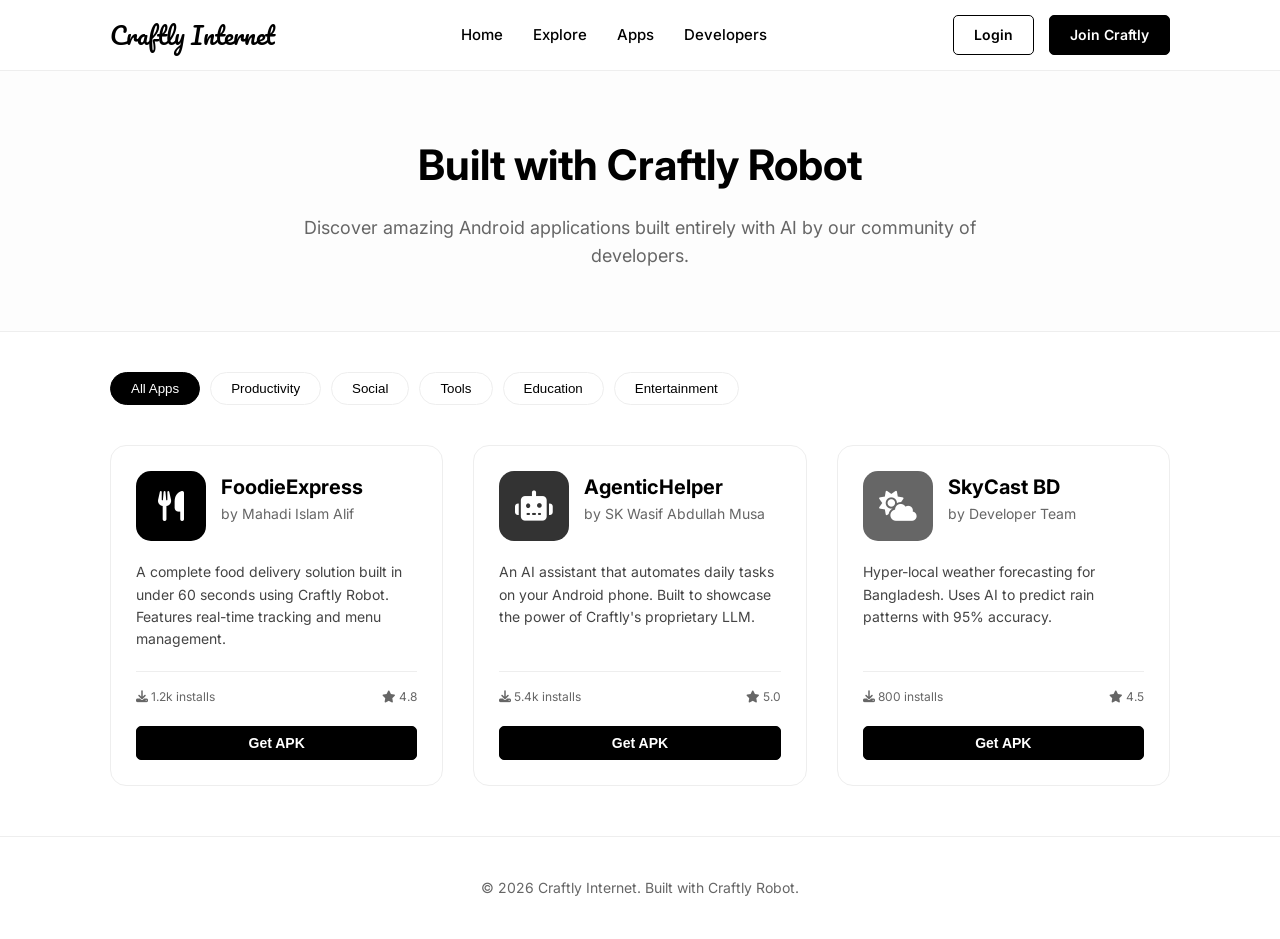
==== commit 78647b36: "Add files via upload" ====
--- a/apps.html
+++ b/apps.html
@@ -107,7 +107,6 @@
     <header>
         <div class="container nav-container">
             <div class="logo">
-                <img src="photos/craftly.png" alt="Craftly Logo">
                 <span>Craftly Internet</span>
             </div>
             <nav class="nav-links">
--- a/css/style.css
+++ b/css/style.css
@@ -0,0 +1,264 @@
+@import url('https://fonts.googleapis.com/css2?family=Pacifico&family=Inter:wght@300;400;500;600;700&display=swap');
+
+:root {
+    --bg-color: #ffffff;
+    --text-color: #000000;
+    --accent-color: #000000;
+    --secondary-text: #666666;
+    --border-color: #eeeeee;
+    --card-bg: #ffffff;
+    --hover-bg: #f9f9f9;
+    --font-main: 'Inter', sans-serif;
+    --font-logo: 'Pacifico', cursive;
+}
+
+* {
+    margin: 0;
+    padding: 0;
+    box-sizing: border-box;
+}
+
+body {
+    font-family: var(--font-main);
+    background-color: var(--bg-color);
+    color: var(--text-color);
+    line-height: 1.6;
+}
+
+a {
+    text-decoration: none;
+    color: inherit;
+    transition: 0.3s;
+}
+
+ul {
+    list-style: none;
+}
+
+/* Layout */
+.container {
+    max-width: 1100px;
+    margin: 0 auto;
+    padding: 0 20px;
+}
+
+/* Header */
+header {
+    border-bottom: 1px solid var(--border-color);
+    padding: 15px 0;
+    position: sticky;
+    top: 0;
+    background: rgba(255, 255, 255, 0.9);
+    backdrop-filter: blur(10px);
+    z-index: 1000;
+}
+
+.nav-container {
+    display: flex;
+    justify-content: space-between;
+    align-items: center;
+}
+
+.logo {
+    font-family: var(--font-logo);
+    font-size: 24px;
+    display: flex;
+    align-items: center;
+    gap: 10px;
+}
+
+.logo img {
+    height: 30px;
+}
+
+.nav-links {
+    display: flex;
+    gap: 30px;
+}
+
+.nav-links a {
+    font-weight: 500;
+    font-size: 15px;
+}
+
+.nav-links a:hover {
+    opacity: 0.6;
+}
+
+.nav-actions {
+    display: flex;
+    gap: 15px;
+    align-items: center;
+}
+
+.btn {
+    padding: 8px 20px;
+    border-radius: 5px;
+    font-weight: 600;
+    font-size: 14px;
+    cursor: pointer;
+    transition: 0.3s;
+}
+
+.btn-outline {
+    border: 1px solid var(--text-color);
+    background: transparent;
+}
+
+.btn-outline:hover {
+    background: var(--text-color);
+    color: var(--bg-color);
+}
+
+.btn-dark {
+    background: var(--text-color);
+    color: var(--bg-color);
+    border: 1px solid var(--text-color);
+}
+
+.btn-dark:hover {
+    opacity: 0.8;
+}
+
+/* Feed Section */
+.main-content {
+    display: grid;
+    grid-template-columns: 250px 1fr 300px;
+    gap: 30px;
+    padding: 30px 0;
+}
+
+/* Sidebar */
+.sidebar-card {
+    background: var(--card-bg);
+    border: 1px solid var(--border-color);
+    border-radius: 12px;
+    padding: 20px;
+    margin-bottom: 20px;
+}
+
+.sidebar-link {
+    display: flex;
+    align-items: center;
+    gap: 12px;
+    padding: 10px;
+    border-radius: 8px;
+    font-weight: 500;
+}
+
+.sidebar-link:hover {
+    background: var(--hover-bg);
+}
+
+/* Post Card */
+.post-card {
+    background: var(--card-bg);
+    border: 1px solid var(--border-color);
+    border-radius: 12px;
+    padding: 20px;
+    margin-bottom: 25px;
+}
+
+.post-header {
+    display: flex;
+    justify-content: space-between;
+    align-items: center;
+    margin-bottom: 15px;
+}
+
+.user-info {
+    display: flex;
+    align-items: center;
+    gap: 12px;
+}
+
+.user-avatar {
+    width: 45px;
+    height: 45px;
+    border-radius: 50%;
+    background: #eee;
+    object-fit: cover;
+}
+
+.user-name {
+    font-weight: 700;
+    font-size: 15px;
+}
+
+.post-time {
+    font-size: 12px;
+    color: var(--secondary-text);
+}
+
+.post-content {
+    font-size: 15px;
+    margin-bottom: 15px;
+    white-space: pre-wrap;
+}
+
+.post-image {
+    width: 100%;
+    border-radius: 8px;
+    margin-bottom: 15px;
+    border: 1px solid var(--border-color);
+}
+
+.post-actions {
+    display: flex;
+    gap: 20px;
+    padding-top: 15px;
+    border-top: 1px solid var(--border-color);
+}
+
+.action-item {
+    display: flex;
+    align-items: center;
+    gap: 6px;
+    font-size: 14px;
+    color: var(--secondary-text);
+    cursor: pointer;
+}
+
+.action-item:hover {
+    color: var(--text-color);
+}
+
+/* Right Sidebar */
+.trending-card h3 {
+    font-size: 16px;
+    margin-bottom: 15px;
+}
+
+.trending-item {
+    margin-bottom: 15px;
+}
+
+.trending-tag {
+    font-weight: 600;
+    font-size: 14px;
+}
+
+.trending-count {
+    font-size: 12px;
+    color: var(--secondary-text);
+}
+
+/* Footer */
+footer {
+    padding: 40px 0;
+    border-top: 1px solid var(--border-color);
+    margin-top: 50px;
+    text-align: center;
+    color: var(--secondary-text);
+    font-size: 14px;
+}
+
+/* Responsive */
+@media (max-width: 1000px) {
+    .main-content {
+        grid-template-columns: 1fr;
+    }
+    .sidebar, .right-sidebar {
+        display: none;
+    }
+}
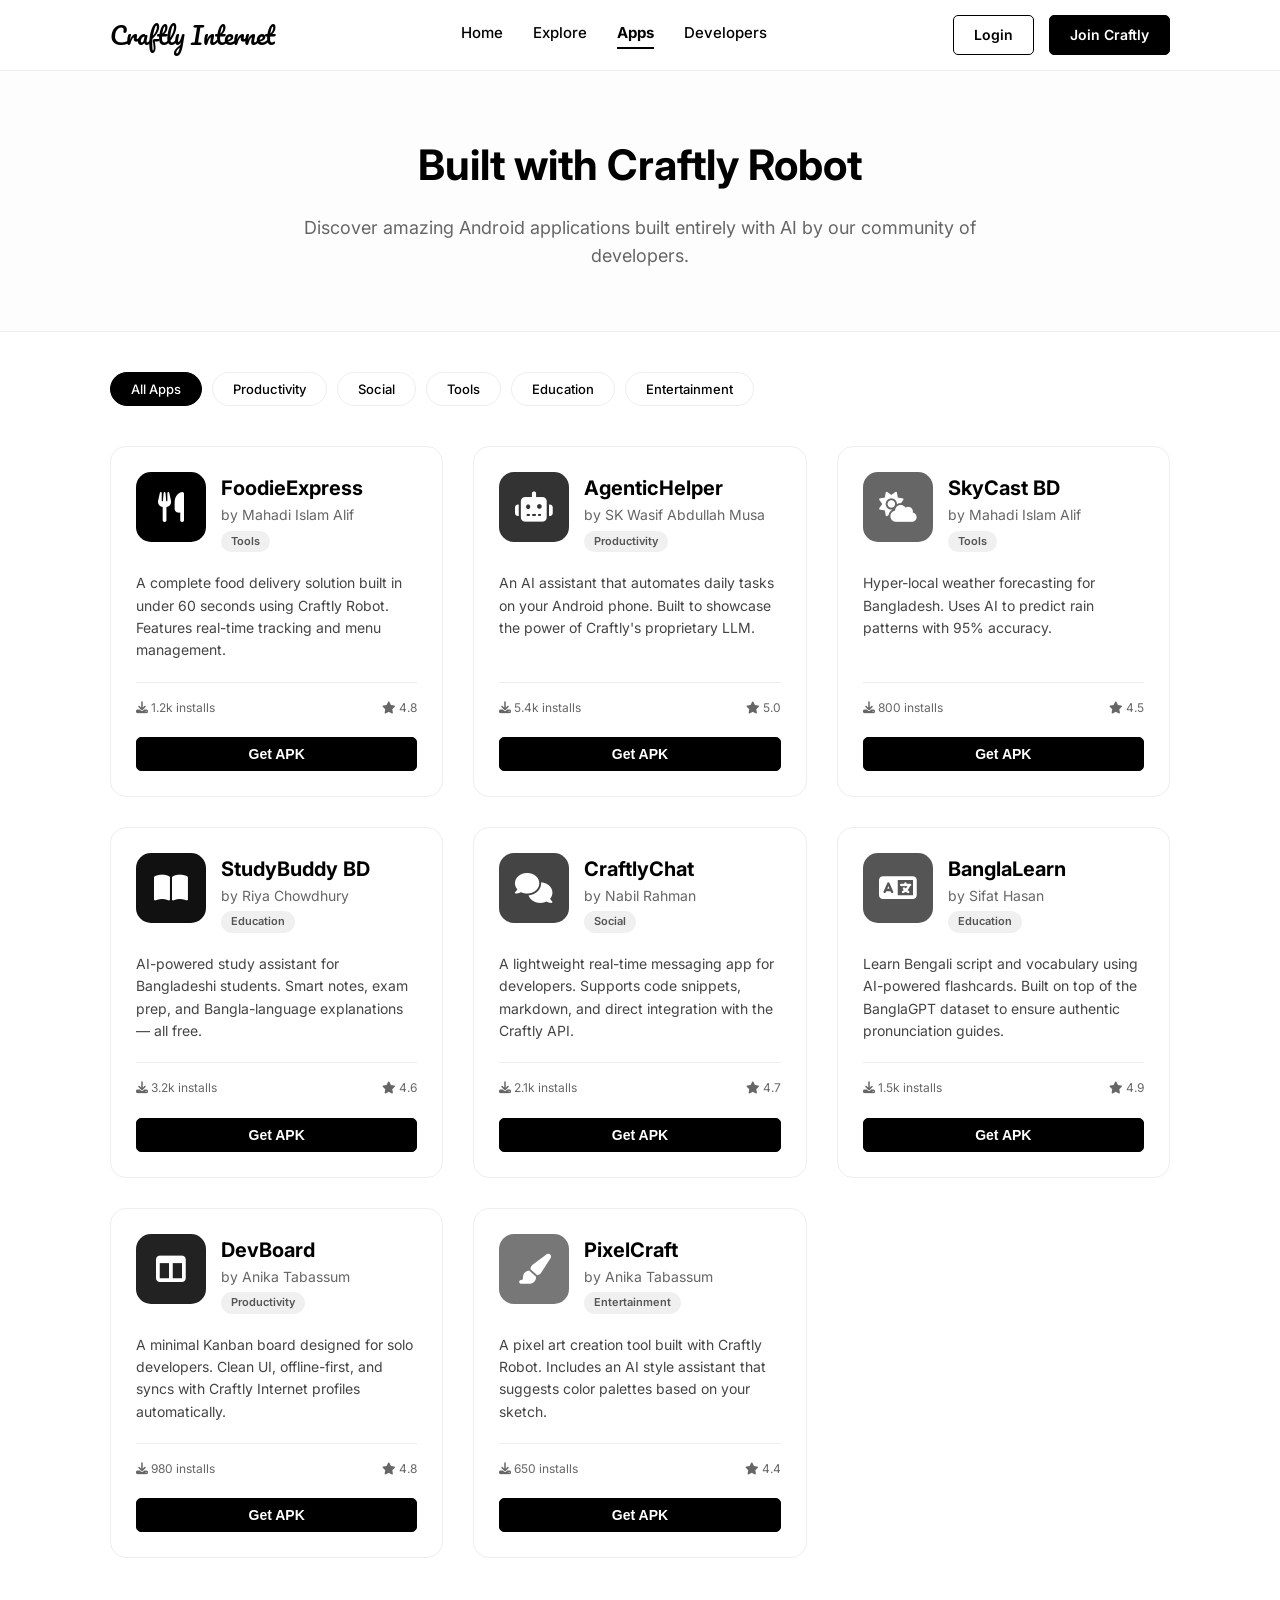
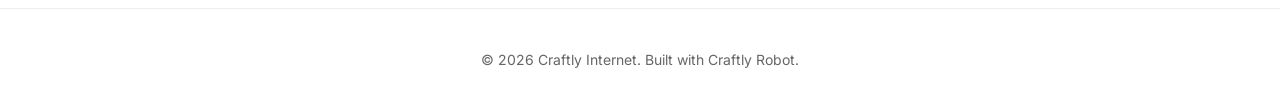
==== commit 79d3f450: "Update apps.html" ====
--- a/apps.html
+++ b/apps.html
@@ -14,10 +14,7 @@
             border-bottom: 1px solid var(--border-color);
             margin-bottom: 40px;
         }
-        .app-hero h1 {
-            font-size: 42px;
-            margin-bottom: 15px;
-        }
+        .app-hero h1 { font-size: 42px; margin-bottom: 15px; }
         .app-hero p {
             font-size: 18px;
             color: var(--secondary-text);
@@ -43,6 +40,7 @@
             transform: translateY(-5px);
             box-shadow: 0 10px 30px rgba(0,0,0,0.05);
         }
+        .app-card.hidden { display: none; }
         .app-header {
             display: flex;
             gap: 15px;
@@ -58,14 +56,19 @@
             justify-content: center;
             color: #fff;
             font-size: 30px;
-        }
-        .app-title {
-            font-size: 20px;
-            font-weight: 700;
-        }
-        .app-developer {
-            font-size: 14px;
-            color: var(--secondary-text);
+            flex-shrink: 0;
+        }
+        .app-title { font-size: 20px; font-weight: 700; }
+        .app-developer { font-size: 14px; color: var(--secondary-text); }
+        .app-category-badge {
+            display: inline-block;
+            margin-top: 4px;
+            padding: 2px 10px;
+            background: #f0f0f0;
+            border-radius: 20px;
+            font-size: 11px;
+            font-weight: 600;
+            color: #555;
         }
         .app-desc {
             font-size: 14px;
@@ -88,6 +91,7 @@
             overflow-x: auto;
             padding-bottom: 10px;
         }
+        .category-filter::-webkit-scrollbar { display: none; }
         .filter-btn {
             padding: 8px 20px;
             border-radius: 20px;
@@ -95,27 +99,41 @@
             background: #fff;
             white-space: nowrap;
             cursor: pointer;
-        }
-        .filter-btn.active {
+            font-family: var(--font-main);
+            font-size: 13px;
+            font-weight: 500;
+            transition: 0.2s;
+        }
+        .filter-btn.active, .filter-btn:hover {
             background: #000;
             color: #fff;
             border-color: #000;
         }
+        .no-apps-msg {
+            display: none;
+            text-align: center;
+            padding: 60px 20px;
+            color: #999;
+            font-size: 15px;
+            grid-column: 1 / -1;
+        }
+        .no-apps-msg i { font-size: 36px; display: block; margin-bottom: 15px; }
     </style>
 </head>
 <body>
     <header>
         <div class="container nav-container">
-            <div class="logo">
-                <span>Craftly Internet</span>
-            </div>
-            <nav class="nav-links">
+            <div class="logo"><span>Craftly Internet</span></div>
+            <button class="hamburger" aria-label="Toggle navigation" aria-expanded="false">
+                <span></span><span></span><span></span>
+            </button>
+            <nav class="nav-links" id="navLinks">
                 <a href="index.html">Home</a>
                 <a href="explore.html">Explore</a>
-                <a href="apps.html">Apps</a>
+                <a href="apps.html" style="font-weight:700; border-bottom:2px solid #000; padding-bottom:2px;">Apps</a>
                 <a href="developers.html">Developers</a>
             </nav>
-            <div class="nav-actions">
+            <div class="nav-actions" id="navActions">
                 <a href="login.html" class="btn btn-outline">Login</a>
                 <a href="register.html" class="btn btn-dark">Join Craftly</a>
             </div>
@@ -130,23 +148,24 @@
     </section>
 
     <main class="container">
-        <div class="category-filter">
-            <button class="filter-btn active">All Apps</button>
-            <button class="filter-btn">Productivity</button>
-            <button class="filter-btn">Social</button>
-            <button class="filter-btn">Tools</button>
-            <button class="filter-btn">Education</button>
-            <button class="filter-btn">Entertainment</button>
-        </div>
-
-        <div class="app-grid">
-            <!-- App 1 -->
-            <div class="app-card">
+        <div class="category-filter" id="categoryFilter">
+            <button class="filter-btn active" data-cat="all">All Apps</button>
+            <button class="filter-btn" data-cat="productivity">Productivity</button>
+            <button class="filter-btn" data-cat="social">Social</button>
+            <button class="filter-btn" data-cat="tools">Tools</button>
+            <button class="filter-btn" data-cat="education">Education</button>
+            <button class="filter-btn" data-cat="entertainment">Entertainment</button>
+        </div>
+
+        <div class="app-grid" id="appGrid">
+            <!-- App 1: FoodieExpress -->
+            <div class="app-card" data-cat="tools">
                 <div class="app-header">
                     <div class="app-icon-large"><i class="fa-solid fa-utensils"></i></div>
                     <div>
                         <div class="app-title">FoodieExpress</div>
                         <div class="app-developer">by Mahadi Islam Alif</div>
+                        <span class="app-category-badge">Tools</span>
                     </div>
                 </div>
                 <p class="app-desc">A complete food delivery solution built in under 60 seconds using Craftly Robot. Features real-time tracking and menu management.</p>
@@ -157,13 +176,14 @@
                 <button class="btn btn-dark" style="margin-top: 20px; width: 100%;">Get APK</button>
             </div>
 
-            <!-- App 2 -->
-            <div class="app-card">
+            <!-- App 2: AgenticHelper -->
+            <div class="app-card" data-cat="productivity">
                 <div class="app-header">
                     <div class="app-icon-large" style="background: #333;"><i class="fa-solid fa-robot"></i></div>
                     <div>
                         <div class="app-title">AgenticHelper</div>
                         <div class="app-developer">by SK Wasif Abdullah Musa</div>
+                        <span class="app-category-badge">Productivity</span>
                     </div>
                 </div>
                 <p class="app-desc">An AI assistant that automates daily tasks on your Android phone. Built to showcase the power of Craftly's proprietary LLM.</p>
@@ -174,13 +194,14 @@
                 <button class="btn btn-dark" style="margin-top: 20px; width: 100%;">Get APK</button>
             </div>
 
-            <!-- App 3 -->
-            <div class="app-card">
+            <!-- App 3: SkyCast BD -->
+            <div class="app-card" data-cat="tools">
                 <div class="app-header">
                     <div class="app-icon-large" style="background: #666;"><i class="fa-solid fa-cloud-sun"></i></div>
                     <div>
                         <div class="app-title">SkyCast BD</div>
-                        <div class="app-developer">by Developer Team</div>
+                        <div class="app-developer">by Mahadi Islam Alif</div>
+                        <span class="app-category-badge">Tools</span>
                     </div>
                 </div>
                 <p class="app-desc">Hyper-local weather forecasting for Bangladesh. Uses AI to predict rain patterns with 95% accuracy.</p>
@@ -189,6 +210,101 @@
                     <span><i class="fa-solid fa-star"></i> 4.5</span>
                 </div>
                 <button class="btn btn-dark" style="margin-top: 20px; width: 100%;">Get APK</button>
+            </div>
+
+            <!-- App 4: StudyBuddy BD -->
+            <div class="app-card" data-cat="education">
+                <div class="app-header">
+                    <div class="app-icon-large" style="background: #111;"><i class="fa-solid fa-book-open"></i></div>
+                    <div>
+                        <div class="app-title">StudyBuddy BD</div>
+                        <div class="app-developer">by Riya Chowdhury</div>
+                        <span class="app-category-badge">Education</span>
+                    </div>
+                </div>
+                <p class="app-desc">AI-powered study assistant for Bangladeshi students. Smart notes, exam prep, and Bangla-language explanations &mdash; all free.</p>
+                <div class="app-stats">
+                    <span><i class="fa-solid fa-download"></i> 3.2k installs</span>
+                    <span><i class="fa-solid fa-star"></i> 4.6</span>
+                </div>
+                <button class="btn btn-dark" style="margin-top: 20px; width: 100%;">Get APK</button>
+            </div>
+
+            <!-- App 5: CraftlyChat -->
+            <div class="app-card" data-cat="social">
+                <div class="app-header">
+                    <div class="app-icon-large" style="background: #444;"><i class="fa-solid fa-comments"></i></div>
+                    <div>
+                        <div class="app-title">CraftlyChat</div>
+                        <div class="app-developer">by Nabil Rahman</div>
+                        <span class="app-category-badge">Social</span>
+                    </div>
+                </div>
+                <p class="app-desc">A lightweight real-time messaging app for developers. Supports code snippets, markdown, and direct integration with the Craftly API.</p>
+                <div class="app-stats">
+                    <span><i class="fa-solid fa-download"></i> 2.1k installs</span>
+                    <span><i class="fa-solid fa-star"></i> 4.7</span>
+                </div>
+                <button class="btn btn-dark" style="margin-top: 20px; width: 100%;">Get APK</button>
+            </div>
+
+            <!-- App 6: BanglaLearn -->
+            <div class="app-card" data-cat="education">
+                <div class="app-header">
+                    <div class="app-icon-large" style="background: #555;"><i class="fa-solid fa-language"></i></div>
+                    <div>
+                        <div class="app-title">BanglaLearn</div>
+                        <div class="app-developer">by Sifat Hasan</div>
+                        <span class="app-category-badge">Education</span>
+                    </div>
+                </div>
+                <p class="app-desc">Learn Bengali script and vocabulary using AI-powered flashcards. Built on top of the BanglaGPT dataset to ensure authentic pronunciation guides.</p>
+                <div class="app-stats">
+                    <span><i class="fa-solid fa-download"></i> 1.5k installs</span>
+                    <span><i class="fa-solid fa-star"></i> 4.9</span>
+                </div>
+                <button class="btn btn-dark" style="margin-top: 20px; width: 100%;">Get APK</button>
+            </div>
+
+            <!-- App 7: DevBoard -->
+            <div class="app-card" data-cat="productivity">
+                <div class="app-header">
+                    <div class="app-icon-large" style="background: #222;"><i class="fa-solid fa-table-columns"></i></div>
+                    <div>
+                        <div class="app-title">DevBoard</div>
+                        <div class="app-developer">by Anika Tabassum</div>
+                        <span class="app-category-badge">Productivity</span>
+                    </div>
+                </div>
+                <p class="app-desc">A minimal Kanban board designed for solo developers. Clean UI, offline-first, and syncs with Craftly Internet profiles automatically.</p>
+                <div class="app-stats">
+                    <span><i class="fa-solid fa-download"></i> 980 installs</span>
+                    <span><i class="fa-solid fa-star"></i> 4.8</span>
+                </div>
+                <button class="btn btn-dark" style="margin-top: 20px; width: 100%;">Get APK</button>
+            </div>
+
+            <!-- App 8: PixelCraft -->
+            <div class="app-card" data-cat="entertainment">
+                <div class="app-header">
+                    <div class="app-icon-large" style="background: #777;"><i class="fa-solid fa-paintbrush"></i></div>
+                    <div>
+                        <div class="app-title">PixelCraft</div>
+                        <div class="app-developer">by Anika Tabassum</div>
+                        <span class="app-category-badge">Entertainment</span>
+                    </div>
+                </div>
+                <p class="app-desc">A pixel art creation tool built with Craftly Robot. Includes an AI style assistant that suggests color palettes based on your sketch.</p>
+                <div class="app-stats">
+                    <span><i class="fa-solid fa-download"></i> 650 installs</span>
+                    <span><i class="fa-solid fa-star"></i> 4.4</span>
+                </div>
+                <button class="btn btn-dark" style="margin-top: 20px; width: 100%;">Get APK</button>
+            </div>
+
+            <div class="no-apps-msg" id="noAppsMsg">
+                <i class="fa-solid fa-mobile-screen-button"></i>
+                No apps found in this category yet.
             </div>
         </div>
     </main>
@@ -198,5 +314,30 @@
             <p>&copy; 2026 Craftly Internet. Built with Craftly Robot.</p>
         </div>
     </footer>
+    <script src="js/animation.js"></script>
+    <script>
+    // Working category filter
+    const filterBtns = document.querySelectorAll('#categoryFilter .filter-btn');
+    const appCards = document.querySelectorAll('.app-card[data-cat]');
+    const noAppsMsg = document.getElementById('noAppsMsg');
+
+    filterBtns.forEach(function(btn) {
+        btn.addEventListener('click', function() {
+            filterBtns.forEach(function(b) { b.classList.remove('active'); });
+            btn.classList.add('active');
+            var cat = btn.dataset.cat;
+            var visible = 0;
+            appCards.forEach(function(card) {
+                if (cat === 'all' || card.dataset.cat === cat) {
+                    card.classList.remove('hidden');
+                    visible++;
+                } else {
+                    card.classList.add('hidden');
+                }
+            });
+            noAppsMsg.style.display = visible === 0 ? 'block' : 'none';
+        });
+    });
+    </script>
 </body>
 </html>
--- a/css/style.css
+++ b/css/style.css
@@ -262,3 +262,49 @@
         display: none;
     }
 }
+
+/* ===== MOBILE NAVBAR FIX ===== */
+.hamburger {
+    display: none;
+    flex-direction: column;
+    gap: 5px;
+    cursor: pointer;
+    background: none;
+    border: none;
+    padding: 5px;
+}
+
+.hamburger span {
+    display: block;
+    width: 24px;
+    height: 2px;
+    background: var(--text-color);
+    border-radius: 2px;
+    transition: 0.3s;
+}
+
+@media (max-width: 768px) {
+    .hamburger {
+        display: flex;
+    }
+
+    .nav-links,
+    .nav-actions {
+        display: none;
+        flex-direction: column;
+        align-items: flex-start;
+        gap: 12px;
+        width: 100%;
+        padding: 15px 0;
+        border-top: 1px solid var(--border-color);
+    }
+
+    .nav-links.open,
+    .nav-actions.open {
+        display: flex;
+    }
+
+    .nav-container {
+        flex-wrap: wrap;
+    }
+}
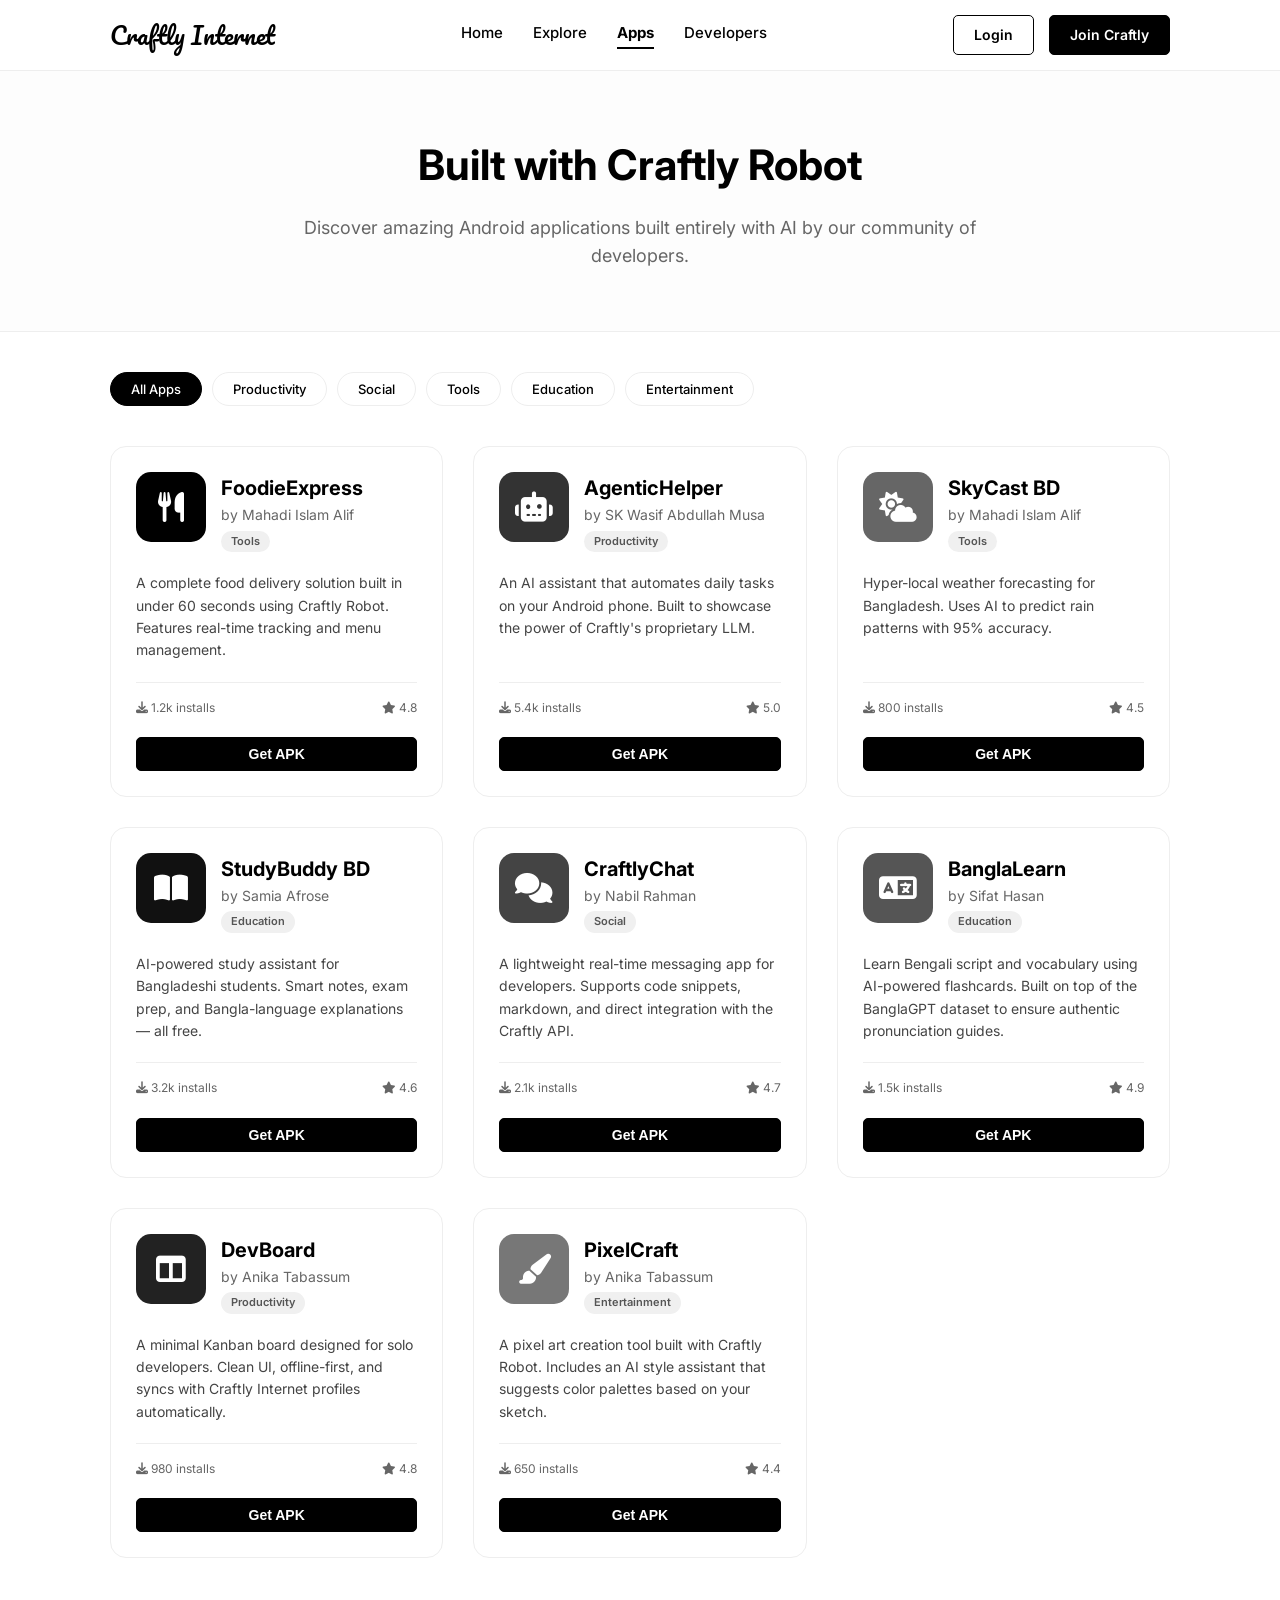
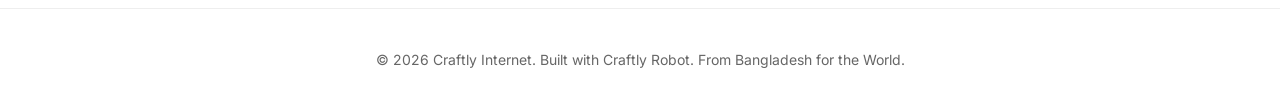
==== commit 16a9a397: "Update apps.html" ====
--- a/apps.html
+++ b/apps.html
@@ -218,7 +218,7 @@
                     <div class="app-icon-large" style="background: #111;"><i class="fa-solid fa-book-open"></i></div>
                     <div>
                         <div class="app-title">StudyBuddy BD</div>
-                        <div class="app-developer">by Riya Chowdhury</div>
+                        <div class="app-developer">by Samia Afrose</div>
                         <span class="app-category-badge">Education</span>
                     </div>
                 </div>
@@ -311,7 +311,7 @@
 
     <footer>
         <div class="container">
-            <p>&copy; 2026 Craftly Internet. Built with Craftly Robot.</p>
+            <p>&copy; 2026 Craftly Internet. Built with Craftly Robot. From Bangladesh for the World.</p>
         </div>
     </footer>
     <script src="js/animation.js"></script>
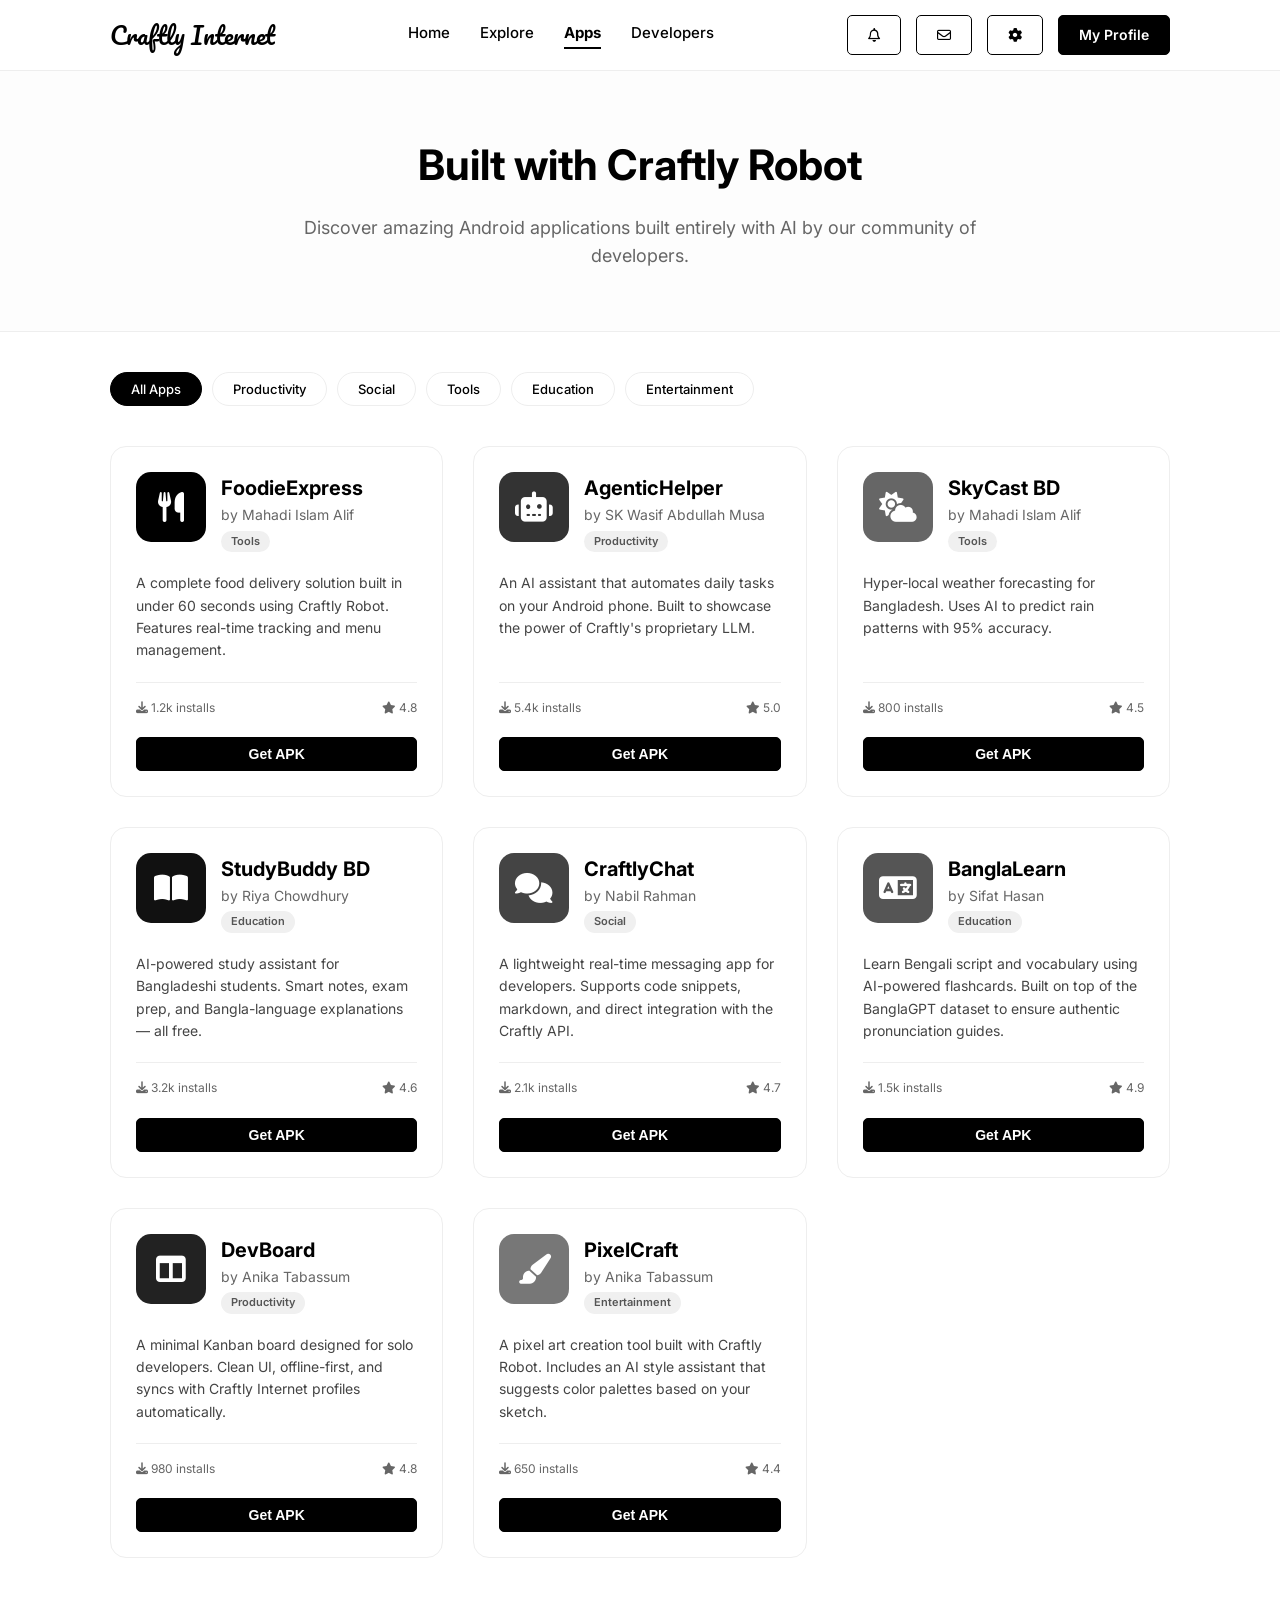
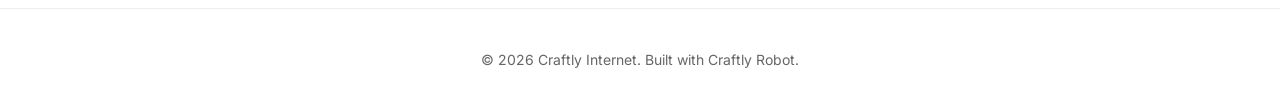
==== commit 2b5cb0d9: "Update apps.html" ====
--- a/apps.html
+++ b/apps.html
@@ -134,8 +134,10 @@
                 <a href="developers.html">Developers</a>
             </nav>
             <div class="nav-actions" id="navActions">
-                <a href="login.html" class="btn btn-outline">Login</a>
-                <a href="register.html" class="btn btn-dark">Join Craftly</a>
+                <a href="notifications.html" class="btn btn-outline" title="Notifications"><i class="fa-regular fa-bell"></i></a>
+                <a href="messages.html" class="btn btn-outline" title="Messages"><i class="fa-regular fa-envelope"></i></a>
+                <a href="settings.html" class="btn btn-outline" title="Settings"><i class="fa-solid fa-gear"></i></a>
+                <a href="profile.html" class="btn btn-dark">My Profile</a>
             </div>
         </div>
     </header>
@@ -218,7 +220,7 @@
                     <div class="app-icon-large" style="background: #111;"><i class="fa-solid fa-book-open"></i></div>
                     <div>
                         <div class="app-title">StudyBuddy BD</div>
-                        <div class="app-developer">by Samia Afrose</div>
+                        <div class="app-developer">by Riya Chowdhury</div>
                         <span class="app-category-badge">Education</span>
                     </div>
                 </div>
@@ -311,7 +313,7 @@
 
     <footer>
         <div class="container">
-            <p>&copy; 2026 Craftly Internet. Built with Craftly Robot. From Bangladesh for the World.</p>
+            <p>&copy; 2026 Craftly Internet. Built with Craftly Robot.</p>
         </div>
     </footer>
     <script src="js/animation.js"></script>
